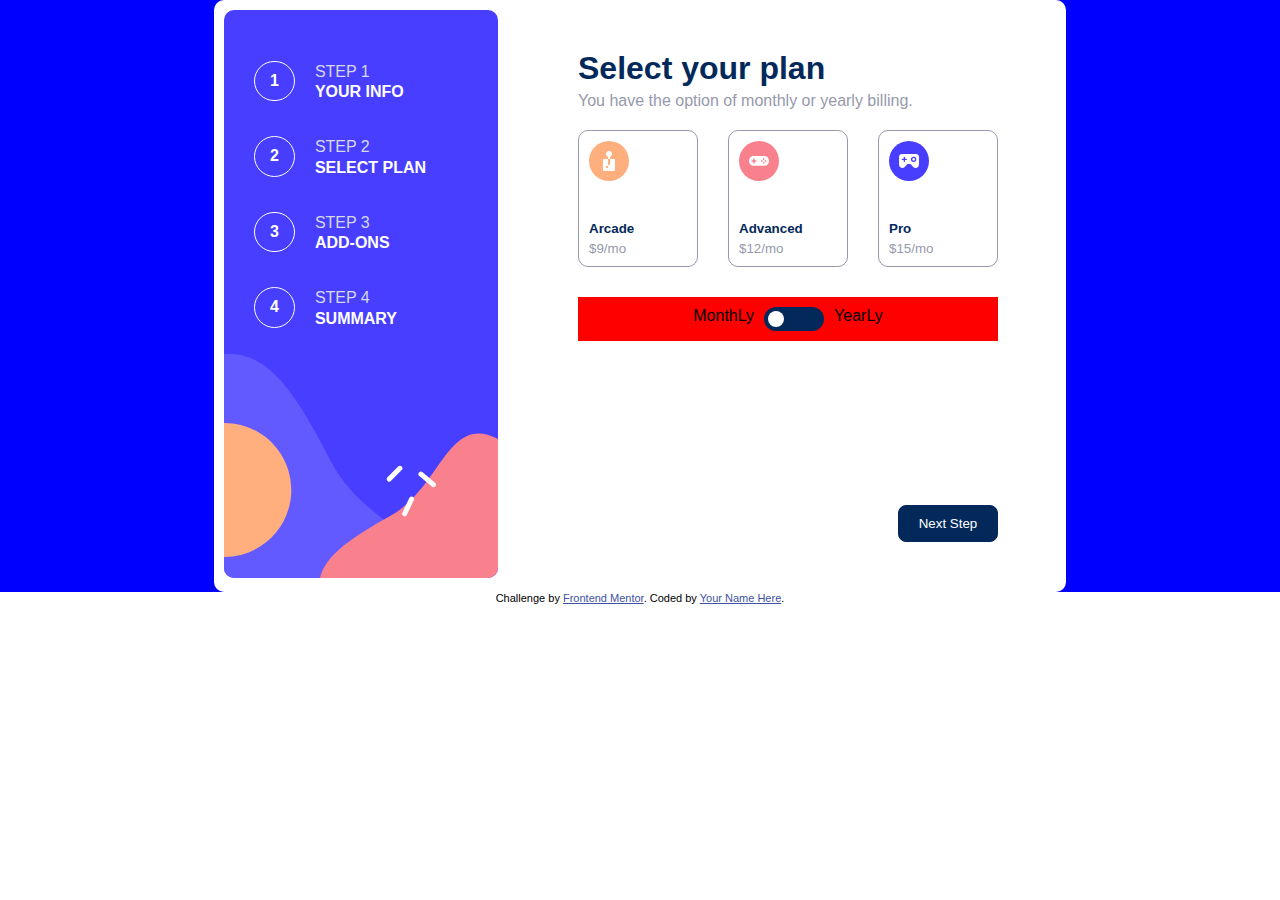
==== multi-step-form-main/index.html @ 68b05458 "initial" ====
<!DOCTYPE html>
<html lang="en">
<head>
  <meta charset="UTF-8">
  <meta name="viewport" content="width=device-width, initial-scale=1.0"> <!-- displays site properly based on user's device -->

  <link rel="icon" type="image/png" sizes="32x32" href="./assets/images/favicon-32x32.png">
  <link rel="stylesheet" href="style.css">
  <title>Frontend Mentor | Multi-step form</title>

  <!-- Feel free to remove these styles or customise in your own stylesheet 👍 -->
  <style>
    .attribution { font-size: 11px; text-align: center; }
    .attribution a { color: hsl(228, 45%, 44%); }
  </style>
</head>
<body>

  <!-- Sidebar start -->
  <div class="container">
    <div class="cartao">
      <div class="sidebar">
        <div class="imagem">
          <img src="assets/images/bg-sidebar-desktop.svg" alt="">
        </div>
        <div class="menu">
          <div class="item">
            <a href="#">1</a>
            <p><span>STEP 1</span><br>
            <b>YOUR INFO</b></p>
          </div>
          <div class="item">
            <a href="#">2</a>
            <p><span>STEP 2</span><br>
            <b>SELECT PLAN</b></p>
          </div>
          <div class="item">
            <a href="#">3</a>
            <p><span>STEP 3</span><br>
            <b>ADD-ONS</b></p>
          </div>
          <div class="item">
            <a href="#">4</a>
            <p><span>STEP 4</span><br>
            <b>SUMMARY</b></p>
          </div>
        </div>
      </div>
      <div class="main" style="display: none;">
        <div>
          <h1>Personagel info</h1>
          <p>Please provide your name, email address, and phone number.</p>
        </div>
        <form action="">
          <label for="">Name<span style="float: right" id="alerta"></span></label>
          <input type="text" name="nome" id="nome" placeholder="e.g. Stephen King">

          <label for="">Email Address<span style="float: right" id="alerta"></span></label>
          <input type="email" name="email" id="email" placeholder="e.g. stephenking@lorem.com">

          <label for="">Phone Number<span style="float: right" id="alerta"></span></label>
          <input type="tel" name="numero" id="numero" placeholder="e.g. +1 234 567 890" maxlength="10" pattern="[0-9]{3}-[0-9]{3}-[0-9]{4}">

          <input type="submit" value="Next Step" id="btn-next">
        </form>
      </div>

      <div class="main">
        <div>
          <h1>Select your plan</h1>
          <p>You have the option of monthly or yearly billing.</p>
        </div>
        <form action="">
          <div class="lista-planos">
            <button class="plano" type="button">
              <div class="icone">
                <img src="assets/images/icon-arcade.svg" alt="arcade">
              </div>
              <div class="preco">
                <span id="sub"><b>Arcade</b></span>
                <span>$9/mo</span>
                <span id="yearly">2 months free</span>
              </div>
            </button>
  
            <button class="plano" type="button">
              <div class="icone">
                <img src="assets/images/icon-advanced.svg" alt="advanced">
              </div>
              <div class="preco">
                <span id="sub"><b>Advanced</b></span>
                <span>$12/mo</span>
                <span id="yearly">2 months free</span>
              </div>
            </button>

            <button class="plano" type="button">
              <div class="icone">
                <img src="assets/images/icon-pro.svg" alt="pro">
              </div>
              <div class="preco">
                <span id="sub"><b>Pro</b></span>
                <span>$15/mo</span>
                <span id="yearly">2 months free</span>
              </div>
            </button>
          </div>

          <div class="area-checkbox">
            <span class="monthly">MonthLy</span>
            <label class="switch">
              <input type="checkbox" id="checkbox">
              <span class="slider round"></span>
            </label>
            <span class="year">YearLy</span>
          </div>
          <input type="submit" value="Next Step" id="btn-next">
        </form>
      </div>
    </div>
  </div>




<!-- 
  Go Back
  Next Step -->

  <!-- Step 2 end -->

  <!-- Step 3 start -->

  <!-- Pick add-ons
  Add-ons help enhance your gaming experience.

  Online service
  Access to multiplayer games
  +$1/mo

  Larger storage
  Extra 1TB of cloud save
  +$2/mo

  Customizable Profile
  Custom theme on your profile
  +$2/mo

  Go Back
  Next Step -->

  <!-- Step 3 end -->

  <!-- Step 4 start -->

  <!-- Finishing up
  Double-check everything looks OK before confirming. -->

  <!-- Dynamically add subscription and add-on selections here -->

  <!-- Total (per month/year)

  Go Back
  Confirm -->

  <!-- Step 4 end -->

  <!-- Step 5 start -->

  <!-- Thank you!

  Thanks for confirming your subscription! We hope you have fun 
  using our platform. If you ever need support, please feel free 
  to email us at support@loremgaming.com. -->

  <!-- Step 5 end -->
  
  <div class="attribution">
    Challenge by <a href="https://www.frontendmentor.io?ref=challenge" target="_blank">Frontend Mentor</a>. 
    Coded by <a href="#">Your Name Here</a>.
  </div>

  <script>
    // Captura os elementos de input e spans de aviso
    const inputs = document.querySelectorAll('input[type="text"], input[type="email"], input[type="tel"]');
    const alertas = document.querySelectorAll('#alerta');
    const email = document.getElementById('email');
    const numero = document.getElementById('numero');
    const checkbox = document.getElementById('checkbox');

    // Adiciona um evento de verificação quando algum input perder o foco
    inputs.forEach((input, index) => {
      input.addEventListener('input', () => {
        if (input.value.trim() === '') {
          alertas[index].style.display = 'inline'; // Mostra o span de aviso correspondente
          alertas[index].innerHTML = 'This field is required';
          input.style.borderColor = 'hsl(354, 84%, 57%)';
        } else {
          alertas[index].style.display = 'none';   // Esconde o span de aviso
        }
      })
    });

    // Verifica se o email é valido
    email.addEventListener('input', () => {
      var validRegex = /^(([^<>()[\]\\.,;:\s@\"]+(\.[^<>()[\]\\.,;:\s@\"]+)*)|(\".+\"))@((\[[0-9]{1,3}\.[0-9]{1,3}\.[0-9]{1,3}\.[0-9]{1,3}\])|(([a-zA-Z\-0-9]+\.)+[a-zA-Z]{2,}))$/;
      if (!email.value.match(validRegex)) {
        alertas[1].style.display = 'inline';
        alertas[1].innerHTML = 'Invalid email address';
      } else {
        alertas[1].style.display = 'none';
      }
    });

    // Verifica se o número de telefone é valido
    numero.addEventListener('input', () => {
      var re = /^[\+]?[(]?[0-9]{3}[)]?[-\s\.]?[0-9]{3}[-\s\.]?[0-9]{4,6}$/im;
      if ((!numero.value.match(re)) || numero.value.length != 10) {
        alertas[2].style.display = 'inline';
        alertas[2].innerHTML = 'Invalid telephone number';
      } else {
        alertas[2].style.display = 'none';
      }
    });

    
    checkbox.addEventListener('change', () => {
      const yearlyElements = document.querySelectorAll('#yearly');

      yearlyElements.forEach(index => {
        if (checkbox.checked) {
          index.style.display = 'block';
        } else {
          index.style.display = 'none';
        }
      });
    });

  </script>
</body>
</html>
---- multi-step-form-main/style.css ----
* {
    padding: 0;
    margin: 0;
    font-family: 'Ubuntu', sans-serif;
}

.container {
    /* background-color: hsl(217, 100%, 97%); */
    background-color: blue;
}

.cartao {
    display: flex;
    background-color: #fff;
    width: 65vw;
    max-width: 1000px;
    margin: auto;
    padding: 10px;
    border-radius: 10px;
}

.sidebar {
    /* background-image: url(assets/images/bg-sidebar-desktop.svg); */
    position: relative;
} 

.menu {
    color: #fff;
    margin: auto;
    position: absolute;
    display: grid;
    gap: 35px;
    padding: 50px 30px;
    top: 1px;
    right: 0;
    left: 0;
}

.menu a {
    font-weight: 600;
    color: #fff;
    text-decoration: none;
    padding: 10px 15px;
    border-radius: 25px;
    background-color: transparent;
    border: 1px solid #fff;
}

.menu a:focus {
    background-color: hsl(206, 94%, 87%);
    color: hsl(213, 96%, 18%);
}

.item {
    display: flex;
    gap: 20px;
}

.item p span {
    color: hsl(229, 24%, 87%);
    font-weight: 300;
    line-height: 1.4;
}

.main {
    display: flex;
    flex-direction: column;
    gap: 20px;
    padding: 40px 80px;
}

.main div h1 {
    margin-bottom: 5px;
    color: hsl(213, 96%, 18%);
}

.main div p {
    color: hsl(231, 11%, 63%);
}

form {
    gap: 10px;
    display: flex;
    flex-direction: column;
    height: 100%;
    width: auto;
}

form label {
    color: hsl(213, 96%, 18%);
}

form label span {
    color: hsl(354, 84%, 57%);
    font-size: 12px;
    font-weight: 500;
}

form input {
    color: hsl(213, 96%, 18%);
    padding: 10px 6px;
    border-radius: 8px;
    border: 1px solid hsl(229, 24%, 87%);
}

form input:focus {
    border: 1px solid hsl(243, 100%, 62%);
    outline: 0;
}

form input#btn-next {
    margin: auto 0 0 auto;
    float: right;
    width: 100px;
    border: 1px solid hsl(213, 96%, 18%);
    border-radius: 8px;
    color: #fff;
    padding: 10px 6px;
    background-color: hsl(213, 96%, 18%);
    cursor: pointer;
    transition: .5s;
}

form input#btn-next:hover {
    border-color: hsl(213, 99%, 32%);
    background-color: hsl(213, 99%, 32%);
}

/* step 2 */

form div {
    display: flex;
}

form .lista-planos {
    gap: 30px;
    width: 100%;
}

form div .plano {
    background-color: #fff;
    width: auto;
    height: auto;
    min-width: 120px;
    border: 1px solid hsl(231, 11%, 63%);
    border-radius: 10px;
    display: flex;
    flex-direction: column;
    gap: 40px;
    padding: 10px;
    cursor: pointer;
}

form div .plano:focus {
    border: 1px solid hsl(243, 100%, 62%);
    background-color: hsl(217, 100%, 97%);
}

form div .plano:hover {
    border: 1px solid hsl(243, 100%, 62%);
}

form div .plano .preco {
    color: hsl(231, 11%, 63%);
    text-align: start;
    gap: 5px;
    display: flex;
    flex-direction: column;
}

form div .plano .preco span {
    float: left;
}

form div .plano .preco span#sub {
    color: hsl(213, 96%, 18%);
}

form div .plano .preco span#yearly {
    color: hsl(213, 96%, 18%);
    display: none;
}

.area-checkbox {
    margin-top: 20px;
    background-color: red;
    justify-content: center;
    padding: 10px;
    gap: 10px;
}

.switch {
    position: relative;
    display: inline-block;
    width: 60px;
    height: 24px;
}

.switch input {
    opacity: 0;
    width: 0;
    height: 0;
}

.slider {
    position: absolute;
    cursor: pointer;
    top: 0;
    left: 0;
    right: 0;
    bottom: 0;
    background-color: hsl(213, 96%, 18%);
    -webkit-transition: .4s;
    transition: .4s;
}

.slider:before {
    position: absolute;
    content: "";
    height: 16px;
    width: 16px;
    left: 4px;
    bottom: 4px;
    background-color: white;
    -webkit-transition: .4s;
    transition: .4s;
}

input:checked + .slider:before {
    -webkit-transform: translateX(36px);
    -ms-transform: translateX(36px);
    transform: translateX(36px);
}

.slider.round {
    border-radius: 34px;
}

.slider.round:before {
    border-radius: 50%;
}
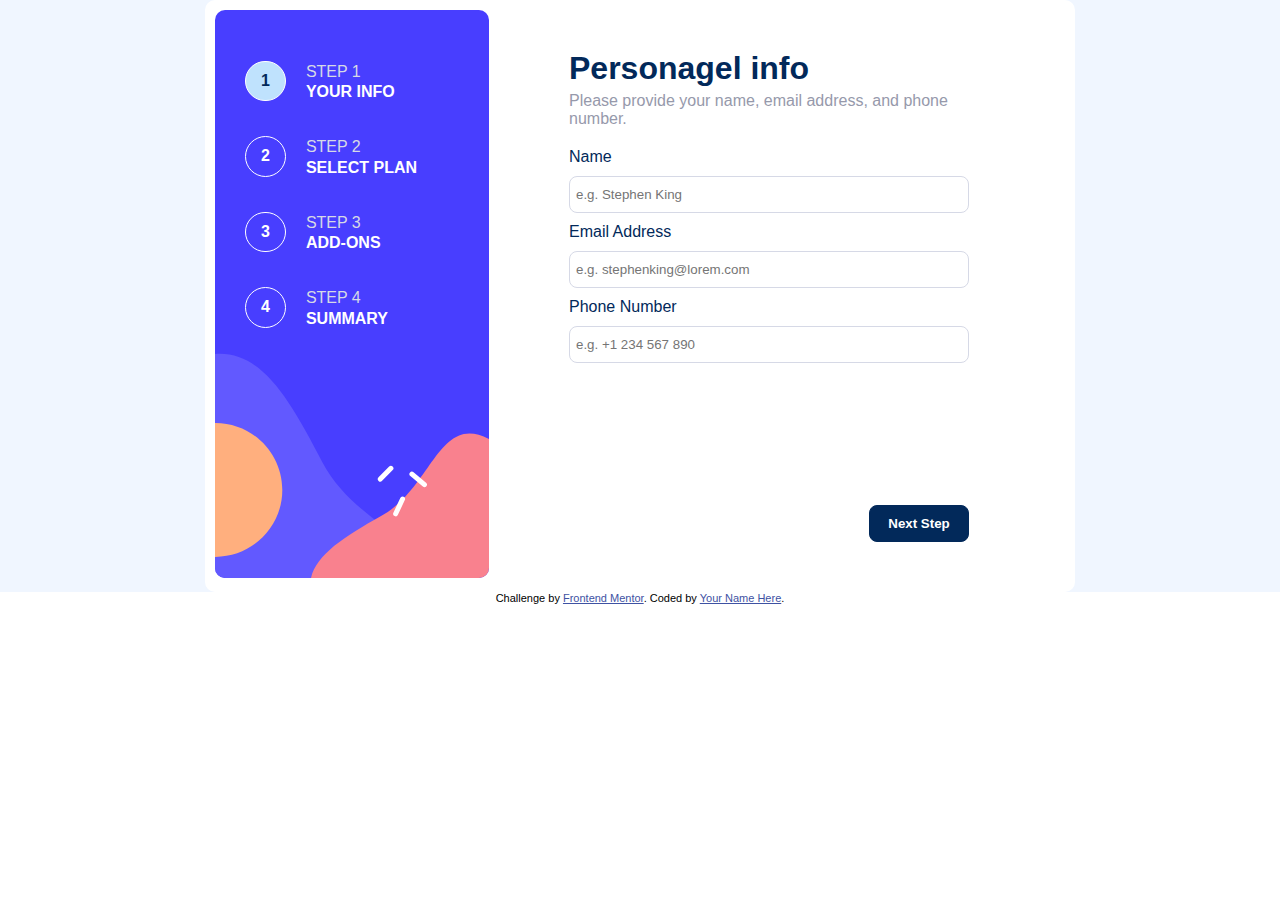
==== commit 0ae4faef: "step 2 finish" ====
--- a/multi-step-form-main/index.html
+++ b/multi-step-form-main/index.html
@@ -25,33 +25,33 @@
         </div>
         <div class="menu">
           <div class="item">
-            <a href="#">1</a>
+            <a href="#" class="indice focused">1</a>
             <p><span>STEP 1</span><br>
             <b>YOUR INFO</b></p>
           </div>
           <div class="item">
-            <a href="#">2</a>
+            <a href="#" class="indice">2</a>
             <p><span>STEP 2</span><br>
             <b>SELECT PLAN</b></p>
           </div>
           <div class="item">
-            <a href="#">3</a>
+            <a href="#" class="indice">3</a>
             <p><span>STEP 3</span><br>
             <b>ADD-ONS</b></p>
           </div>
           <div class="item">
-            <a href="#">4</a>
+            <a href="#" class="indice">4</a>
             <p><span>STEP 4</span><br>
             <b>SUMMARY</b></p>
           </div>
         </div>
       </div>
-      <div class="main" style="display: none;">
+      <div class="main">
         <div>
           <h1>Personagel info</h1>
           <p>Please provide your name, email address, and phone number.</p>
         </div>
-        <form action="">
+        <div class="form">
           <label for="">Name<span style="float: right" id="alerta"></span></label>
           <input type="text" name="nome" id="nome" placeholder="e.g. Stephen King">
 
@@ -59,20 +59,24 @@
           <input type="email" name="email" id="email" placeholder="e.g. stephenking@lorem.com">
 
           <label for="">Phone Number<span style="float: right" id="alerta"></span></label>
-          <input type="tel" name="numero" id="numero" placeholder="e.g. +1 234 567 890" maxlength="10" pattern="[0-9]{3}-[0-9]{3}-[0-9]{4}">
-
-          <input type="submit" value="Next Step" id="btn-next">
-        </form>
+          <input type="tel" name="numero" id="numero" placeholder="e.g. +1 234 567 890" pattern="[0-9]{3}-[0-9]{3}-[0-9]{4}" maxlength="10">
+
+          <div class="botoes">
+            <input type="button" value="Go Back" id="btn-back" onclick="nextPrev(-1)">
+            <!-- <input type="submit" value="Next Step" id="btn-next" onclick="nextPrev(1)"> -->
+            <input type="submit" value="Next Step" id="btn-next" class="enviar">
+          </div>
+        </div>
       </div>
 
-      <div class="main">
+      <div class="main" style="display: none;">
         <div>
           <h1>Select your plan</h1>
           <p>You have the option of monthly or yearly billing.</p>
         </div>
-        <form action="">
+        <div class="form">
           <div class="lista-planos">
-            <button class="plano" type="button">
+            <button class="plano selected" type="button" onclick="selectButton(1)">
               <div class="icone">
                 <img src="assets/images/icon-arcade.svg" alt="arcade">
               </div>
@@ -83,7 +87,7 @@
               </div>
             </button>
   
-            <button class="plano" type="button">
+            <button class="plano" type="button" onclick="selectButton(2)">
               <div class="icone">
                 <img src="assets/images/icon-advanced.svg" alt="advanced">
               </div>
@@ -94,7 +98,7 @@
               </div>
             </button>
 
-            <button class="plano" type="button">
+            <button class="plano" type="button" onclick="selectButton(3)">
               <div class="icone">
                 <img src="assets/images/icon-pro.svg" alt="pro">
               </div>
@@ -114,20 +118,15 @@
             </label>
             <span class="year">YearLy</span>
           </div>
-          <input type="submit" value="Next Step" id="btn-next">
-        </form>
+          <div class="botoes">
+            <input type="button" value="Go Back" id="btn-back" onclick="nextPrev(-1)">
+            <!-- <input type="submit" value="Next Step" id="btn-next" onclick="nextPrev(1)"> -->
+            <input type="button" value="Next Step" id="btn-next" onclick="nextPrev(1)">
+          </div>
+        </div>
       </div>
     </div>
   </div>
-
-
-
-
-<!-- 
-  Go Back
-  Next Step -->
-
-  <!-- Step 2 end -->
 
   <!-- Step 3 start -->
 
@@ -187,6 +186,8 @@
     const email = document.getElementById('email');
     const numero = document.getElementById('numero');
     const checkbox = document.getElementById('checkbox');
+    const enviar = document.getElementsByClassName('enviar');
+    // console.log(enviar[0]);
 
     // Adiciona um evento de verificação quando algum input perder o foco
     inputs.forEach((input, index) => {
@@ -195,8 +196,10 @@
           alertas[index].style.display = 'inline'; // Mostra o span de aviso correspondente
           alertas[index].innerHTML = 'This field is required';
           input.style.borderColor = 'hsl(354, 84%, 57%)';
+          return false
         } else {
           alertas[index].style.display = 'none';   // Esconde o span de aviso
+          input.style.borderColor = 'hsl(243, 100%, 62%)';
         }
       })
     });
@@ -207,6 +210,7 @@
       if (!email.value.match(validRegex)) {
         alertas[1].style.display = 'inline';
         alertas[1].innerHTML = 'Invalid email address';
+        return false
       } else {
         alertas[1].style.display = 'none';
       }
@@ -218,24 +222,112 @@
       if ((!numero.value.match(re)) || numero.value.length != 10) {
         alertas[2].style.display = 'inline';
         alertas[2].innerHTML = 'Invalid telephone number';
+        return false
       } else {
         alertas[2].style.display = 'none';
       }
     });
 
-    
+    // Valida o formulário
+    enviar[0].addEventListener('click', () => {
+      inputs.forEach((input, index) => {
+        if (input.value.trim() === '') {
+          alertas[index].style.display = 'inline'; // Mostra o span de aviso correspondente
+          alertas[index].innerHTML = 'This field is required';
+          input.style.borderColor = 'hsl(354, 84%, 57%)';
+          return false
+        } else {
+          alertas[index].style.display = 'none';   // Esconde o span de aviso
+          input.style.borderColor = 'hsl(243, 100%, 62%)';
+        }
+      });
+
+      var validRegex = /^(([^<>()[\]\\.,;:\s@\"]+(\.[^<>()[\]\\.,;:\s@\"]+)*)|(\".+\"))@((\[[0-9]{1,3}\.[0-9]{1,3}\.[0-9]{1,3}\.[0-9]{1,3}\])|(([a-zA-Z\-0-9]+\.)+[a-zA-Z]{2,}))$/;
+      if (!email.value.match(validRegex)) {
+        alertas[1].style.display = 'inline';
+        alertas[1].innerHTML = 'Invalid email address';
+        return false
+      } else {
+        alertas[1].style.display = 'none';
+      };
+
+      var re = /^[\+]?[(]?[0-9]{3}[)]?[-\s\.]?[0-9]{3}[-\s\.]?[0-9]{4,6}$/im;
+      if ((!numero.value.match(re)) || numero.value.length != 10) {
+        alertas[2].style.display = 'inline';
+        alertas[2].innerHTML = 'Invalid telephone number';
+        return false
+      } else {
+        alertas[2].style.display = 'none';
+      };
+      
+      return nextPrev(1);
+
+    })
+
+    // Navega para a próxima tab ou para a anterior
+    current = 0
+
+    function nextPrev(n) {
+      var indices = document.querySelectorAll('.indice');
+      var tabs = document.querySelectorAll('.main');
+
+      tabs[current].style.display = 'none';
+      indices[current].classList.remove('focused');
+      current += n;
+      
+      tabs[current].style.display = 'flex';
+      indices[current].classList.add('focused');
+
+      if (current == 0) {
+        document.getElementById('btn-back').style.display = 'none';
+        indices[current].classList.add('focused');
+      }
+    }
+
+    // Exibe o texto ao clicar no checkbox e vice-versa
+
     checkbox.addEventListener('change', () => {
       const yearlyElements = document.querySelectorAll('#yearly');
+      let mSpam = document.getElementsByClassName('monthly');
+      let ySpam = document.getElementsByClassName('year');
 
       yearlyElements.forEach(index => {
         if (checkbox.checked) {
+          ySpam[0].style.color = "hsl(213, 96%, 18%)"; //azul
+          mSpam[0].style.color = "hsl(231, 11%, 63%)"; //cinza
           index.style.display = 'block';
         } else {
+          ySpam[0].style.color = "hsl(231, 11%, 63%)";
+          mSpam[0].style.color = "hsl(213, 96%, 18%)";
           index.style.display = 'none';
         }
       });
     });
 
+    // Oculta o botão de voltar
+    document.addEventListener('DOMContentLoaded', () => {
+      if (current == 0) {
+        document.getElementById('btn-back').style.display = 'none'
+      }
+    });
+
+    // Seleciona o botão e 'desseleciona' os outros
+    let selectedButton = null;
+
+    function selectButton(buttonIndex) {
+      const buttons = document.querySelectorAll('.plano');
+      
+      buttons.forEach((button, index) => {
+        if (index + 1 === buttonIndex) {
+          button.classList.add('selected');
+          selectedButton = button;
+        } else {
+          button.classList.remove('selected');
+        }
+      });
+    }
+
+
   </script>
 </body>
 </html>
--- a/multi-step-form-main/style.css
+++ b/multi-step-form-main/style.css
@@ -5,15 +5,14 @@
 }
 
 .container {
-    /* background-color: hsl(217, 100%, 97%); */
-    background-color: blue;
+    background-color: hsl(217, 100%, 97%);
 }
 
 .cartao {
     display: flex;
     background-color: #fff;
-    width: 65vw;
-    max-width: 1000px;
+    width: 70vw;
+    max-width: 850px;
     margin: auto;
     padding: 10px;
     border-radius: 10px;
@@ -44,11 +43,13 @@
     border-radius: 25px;
     background-color: transparent;
     border: 1px solid #fff;
-}
-
-.menu a:focus {
-    background-color: hsl(206, 94%, 87%);
-    color: hsl(213, 96%, 18%);
+    cursor: context-menu;
+}
+
+/* .menu a:focus */
+.focused {
+    background-color: hsl(206, 94%, 87%) !important;
+    color: hsl(213, 96%, 18%) !important;
 }
 
 .item {
@@ -63,6 +64,8 @@
 }
 
 .main {
+    width: 100%;
+    max-width: 400px;
     display: flex;
     flex-direction: column;
     gap: 20px;
@@ -78,7 +81,7 @@
     color: hsl(231, 11%, 63%);
 }
 
-form {
+.form {
     gap: 10px;
     display: flex;
     flex-direction: column;
@@ -86,29 +89,49 @@
     width: auto;
 }
 
-form label {
-    color: hsl(213, 96%, 18%);
-}
-
-form label span {
+.form label {
+    color: hsl(213, 96%, 18%);
+}
+
+.form label span {
     color: hsl(354, 84%, 57%);
     font-size: 12px;
     font-weight: 500;
 }
 
-form input {
+.form input {
     color: hsl(213, 96%, 18%);
     padding: 10px 6px;
     border-radius: 8px;
     border: 1px solid hsl(229, 24%, 87%);
 }
 
-form input:focus {
+.form input:focus {
     border: 1px solid hsl(243, 100%, 62%);
     outline: 0;
 }
 
-form input#btn-next {
+.form div.botoes {
+    width: 100%;
+    justify-content: space-around;
+    margin: auto 0 0 auto;
+}
+
+.form input#btn-back {
+    background-color: transparent;
+    border: none;
+    outline: none;
+    cursor: pointer;
+    font-weight: 700;
+    color: hsl(231, 11%, 63%);
+    transition: .5s;
+}
+
+.form input#btn-back:hover {
+    color: hsl(213, 96%, 18%);
+}
+
+.form input#btn-next {
     margin: auto 0 0 auto;
     float: right;
     width: 100px;
@@ -119,29 +142,29 @@
     background-color: hsl(213, 96%, 18%);
     cursor: pointer;
     transition: .5s;
-}
-
-form input#btn-next:hover {
+    font-weight: 700;
+}
+
+.form input#btn-next:hover {
     border-color: hsl(213, 99%, 32%);
     background-color: hsl(213, 99%, 32%);
 }
 
 /* step 2 */
 
-form div {
-    display: flex;
-}
-
-form .lista-planos {
-    gap: 30px;
-    width: 100%;
-}
-
-form div .plano {
+.form div {
+    display: flex;
+}
+
+.form .lista-planos {
+    justify-content: space-between;
+    width: auto;
+}
+
+.form div .plano {
     background-color: #fff;
+    min-width: 120px;
     width: auto;
-    height: auto;
-    min-width: 120px;
     border: 1px solid hsl(231, 11%, 63%);
     border-radius: 10px;
     display: flex;
@@ -151,16 +174,16 @@
     cursor: pointer;
 }
 
-form div .plano:focus {
+.selected {
+    border: 1px solid hsl(243, 100%, 62%) !important;
+    background-color: hsl(217, 100%, 97%) !important;
+}
+
+.form div .plano:hover {
     border: 1px solid hsl(243, 100%, 62%);
-    background-color: hsl(217, 100%, 97%);
-}
-
-form div .plano:hover {
-    border: 1px solid hsl(243, 100%, 62%);
-}
-
-form div .plano .preco {
+}
+
+.form div .plano .preco {
     color: hsl(231, 11%, 63%);
     text-align: start;
     gap: 5px;
@@ -168,25 +191,25 @@
     flex-direction: column;
 }
 
-form div .plano .preco span {
+.form div .plano .preco span {
     float: left;
 }
 
-form div .plano .preco span#sub {
-    color: hsl(213, 96%, 18%);
-}
-
-form div .plano .preco span#yearly {
+.form div .plano .preco span#sub {
+    color: hsl(213, 96%, 18%);
+}
+
+.form div .plano .preco span#yearly {
     color: hsl(213, 96%, 18%);
     display: none;
 }
 
 .area-checkbox {
     margin-top: 20px;
-    background-color: red;
+    background-color: hsl(217, 100%, 97%);
     justify-content: center;
     padding: 10px;
-    gap: 10px;
+    gap: 20px;
 }
 
 .switch {
@@ -238,4 +261,18 @@
 
 .slider.round:before {
     border-radius: 50%;
+}
+
+span.year {
+    color: hsl(231, 11%, 63%);
+    font-size: 14px;
+    margin: auto 0;
+    font-weight: 700;
+}
+
+span.monthly {
+    color: hsl(213, 96%, 18%);
+    font-size: 14px;
+    margin: auto 0;
+    font-weight: 700;
 }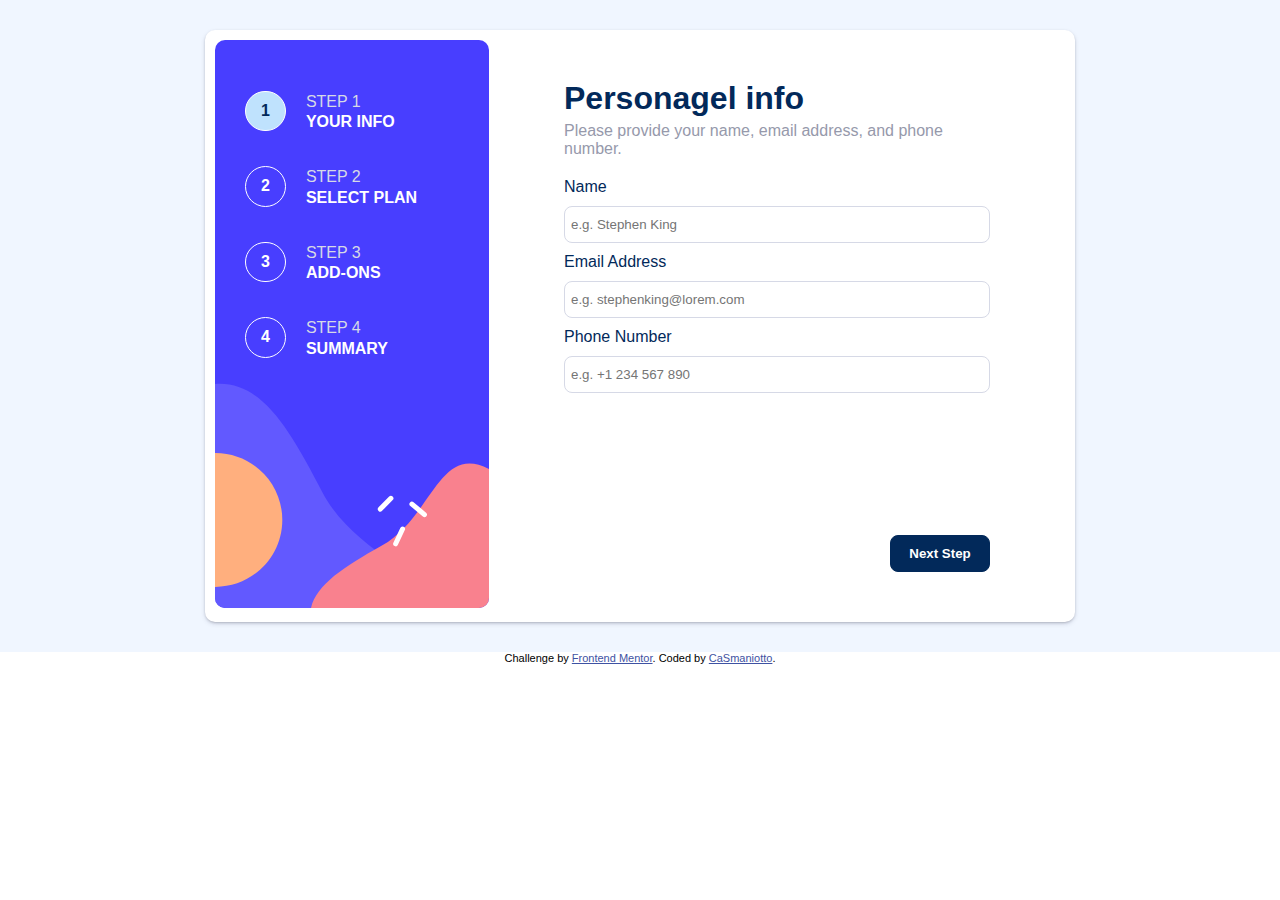
==== commit 3456669b: "add responsive css" ====
--- a/multi-step-form-main/index.html
+++ b/multi-step-form-main/index.html
@@ -1,8 +1,10 @@
 <!DOCTYPE html>
 <html lang="en">
+
 <head>
   <meta charset="UTF-8">
-  <meta name="viewport" content="width=device-width, initial-scale=1.0"> <!-- displays site properly based on user's device -->
+  <meta name="viewport" content="width=device-width, initial-scale=1.0">
+  <!-- displays site properly based on user's device -->
 
   <link rel="icon" type="image/png" sizes="32x32" href="./assets/images/favicon-32x32.png">
   <link rel="stylesheet" href="style.css">
@@ -10,13 +12,18 @@
 
   <!-- Feel free to remove these styles or customise in your own stylesheet 👍 -->
   <style>
-    .attribution { font-size: 11px; text-align: center; }
-    .attribution a { color: hsl(228, 45%, 44%); }
+    .attribution {
+      font-size: 11px;
+      text-align: center;
+    }
+
+    .attribution a {
+      color: hsl(228, 45%, 44%);
+    }
   </style>
 </head>
+
 <body>
-
-  <!-- Sidebar start -->
   <div class="container">
     <div class="cartao">
       <div class="sidebar">
@@ -27,22 +34,26 @@
           <div class="item">
             <a href="#" class="indice focused">1</a>
             <p><span>STEP 1</span><br>
-            <b>YOUR INFO</b></p>
+              <b>YOUR INFO</b>
+            </p>
           </div>
           <div class="item">
             <a href="#" class="indice">2</a>
             <p><span>STEP 2</span><br>
-            <b>SELECT PLAN</b></p>
+              <b>SELECT PLAN</b>
+            </p>
           </div>
           <div class="item">
             <a href="#" class="indice">3</a>
             <p><span>STEP 3</span><br>
-            <b>ADD-ONS</b></p>
+              <b>ADD-ONS</b>
+            </p>
           </div>
           <div class="item">
             <a href="#" class="indice">4</a>
             <p><span>STEP 4</span><br>
-            <b>SUMMARY</b></p>
+              <b>SUMMARY</b>
+            </p>
           </div>
         </div>
       </div>
@@ -59,17 +70,17 @@
           <input type="email" name="email" id="email" placeholder="e.g. stephenking@lorem.com">
 
           <label for="">Phone Number<span style="float: right" id="alerta"></span></label>
-          <input type="tel" name="numero" id="numero" placeholder="e.g. +1 234 567 890" pattern="[0-9]{3}-[0-9]{3}-[0-9]{4}" maxlength="10">
-
-          <div class="botoes">
-            <input type="button" value="Go Back" id="btn-back" onclick="nextPrev(-1)">
-            <!-- <input type="submit" value="Next Step" id="btn-next" onclick="nextPrev(1)"> -->
+          <input type="tel" name="numero" id="numero" placeholder="e.g. +1 234 567 890"
+            pattern="[0-9]{3}-[0-9]{3}-[0-9]{4}" maxlength="10">
+
+          <div class="botoes">
+            <input type="button" value="Go Back" id="btn-back" onclick="nextPrev(-1)">
             <input type="submit" value="Next Step" id="btn-next" class="enviar">
           </div>
         </div>
       </div>
 
-      <div class="main" style="display: none;">
+      <div class="main">
         <div>
           <h1>Select your plan</h1>
           <p>You have the option of monthly or yearly billing.</p>
@@ -81,19 +92,19 @@
                 <img src="assets/images/icon-arcade.svg" alt="arcade">
               </div>
               <div class="preco">
-                <span id="sub"><b>Arcade</b></span>
-                <span>$9/mo</span>
+                <span id="sub" value="Arcade"><b>Arcade</b></span>
+                <span id="valor" value="9">$9/mo</span>
                 <span id="yearly">2 months free</span>
               </div>
             </button>
-  
+
             <button class="plano" type="button" onclick="selectButton(2)">
               <div class="icone">
                 <img src="assets/images/icon-advanced.svg" alt="advanced">
               </div>
               <div class="preco">
-                <span id="sub"><b>Advanced</b></span>
-                <span>$12/mo</span>
+                <span id="sub" value="Advanced"><b>Advanced</b></span>
+                <span id="valor" value="12">$12/mo</span>
                 <span id="yearly">2 months free</span>
               </div>
             </button>
@@ -103,8 +114,8 @@
                 <img src="assets/images/icon-pro.svg" alt="pro">
               </div>
               <div class="preco">
-                <span id="sub"><b>Pro</b></span>
-                <span>$15/mo</span>
+                <span id="sub" value="Pro"><b>Pro</b></span>
+                <span id="valor" value="15">$15/mo</span>
                 <span id="yearly">2 months free</span>
               </div>
             </button>
@@ -120,214 +131,96 @@
           </div>
           <div class="botoes">
             <input type="button" value="Go Back" id="btn-back" onclick="nextPrev(-1)">
-            <!-- <input type="submit" value="Next Step" id="btn-next" onclick="nextPrev(1)"> -->
             <input type="button" value="Next Step" id="btn-next" onclick="nextPrev(1)">
+          </div>
+        </div>
+      </div>
+
+      <div class="main">
+        <div>
+          <h1>Pick add-ons</h1>
+          <p>Add-ons help enhance your gaming experience.</p>
+        </div>
+        <div class="form">
+          <div class="complementos" id="complementos" value="Online Service">
+            <div class="check">
+              <input type="checkbox" name="checkmark" id="checkmark" class="checkmark" value="1">
+              <p><span>Online Service</span><br>
+                Access to multiplayer games</p>
+            </div>
+            <p id="price">+$1/mo</p>
+          </div>
+          <div class="complementos" value="Larger storage">
+            <div class="check">
+              <input type="checkbox" name="checkmark" id="checkmark" class="checkmark" value="2">
+              <p><span>Larger storage</span><br>
+                Extra 1TB of cloud save</p>
+            </div>
+            <p id="price">+$2/mo</p>
+          </div>
+          <div class="complementos" value="Customizable Profile">
+            <div class="check">
+              <input type="checkbox" name="checkmark" id="checkmark" class="checkmark" value="2">
+              <p><span>Customizable Profile</span><br>
+                Custom theme on your profile</p>
+            </div>
+            <p id="price">+$2/mo</p>
+          </div>
+          <div class="botoes">
+            <input type="button" value="Go Back" id="btn-back" onclick="nextPrev(-1)">
+            <input type="button" value="Next Step" id="btn-next" onclick="nextPrev(1); calcularTotal()">
+          </div>
+        </div>
+      </div>
+
+      <div class="main">
+        <div>
+          <h1>Finishing up</h1>
+          <p>Double-check everything looks OK before confirming.</p>
+        </div>
+        <div class="form">
+          <div class="contas">
+            <div class="contas-plano">
+              <p><span id="plano">Arcade</span><span id="toggle"> (MonthLy)</span><br>
+                <a href="#" onclick="nextPrev(-1)">Change</a>
+              </p>
+              <span id="preco-plano">$9/mo</span>
+            </div>
+            <div class="contas-servicos">
+              <p id="spansContainer"></p>
+              <p id="valoresContainer"></p>
+            </div>
+            <div class="contas-total">
+              <p id="total">Total (per month)</p>
+              <span id="span-total"></span>
+            </div>
+          </div>
+          <div class="botoes">
+            <input type="button" value="Go Back" id="btn-back" onclick="nextPrev(-1)">
+            <input type="button" value="Confirm" id="btn-confirm" onclick="nextPrev(1)">
+          </div>
+        </div>
+      </div>
+
+      <div class="main">
+        <div class="thank-you">
+          <img src="assets/images/icon-thank-you.svg" alt="thank-you">
+          <div>
+            <h1>Thank you!</h1>
+            <p>Thanks for confirming your subscription! We hope you have fun 
+              using our platform. If you ever need support, please feel free 
+              to email us at support@loremgaming.com.</p>
           </div>
         </div>
       </div>
     </div>
   </div>
 
-  <!-- Step 3 start -->
-
-  <!-- Pick add-ons
-  Add-ons help enhance your gaming experience.
-
-  Online service
-  Access to multiplayer games
-  +$1/mo
-
-  Larger storage
-  Extra 1TB of cloud save
-  +$2/mo
-
-  Customizable Profile
-  Custom theme on your profile
-  +$2/mo
-
-  Go Back
-  Next Step -->
-
-  <!-- Step 3 end -->
-
-  <!-- Step 4 start -->
-
-  <!-- Finishing up
-  Double-check everything looks OK before confirming. -->
-
-  <!-- Dynamically add subscription and add-on selections here -->
-
-  <!-- Total (per month/year)
-
-  Go Back
-  Confirm -->
-
-  <!-- Step 4 end -->
-
-  <!-- Step 5 start -->
-
-  <!-- Thank you!
-
-  Thanks for confirming your subscription! We hope you have fun 
-  using our platform. If you ever need support, please feel free 
-  to email us at support@loremgaming.com. -->
-
-  <!-- Step 5 end -->
-  
   <div class="attribution">
-    Challenge by <a href="https://www.frontendmentor.io?ref=challenge" target="_blank">Frontend Mentor</a>. 
-    Coded by <a href="#">Your Name Here</a>.
+    Challenge by <a href="https://www.frontendmentor.io?ref=challenge" target="_blank">Frontend Mentor</a>.
+    Coded by <a href="https://www.frontendmentor.io/profile/CaSmaniotto">CaSmaniotto</a>.
   </div>
-
-  <script>
-    // Captura os elementos de input e spans de aviso
-    const inputs = document.querySelectorAll('input[type="text"], input[type="email"], input[type="tel"]');
-    const alertas = document.querySelectorAll('#alerta');
-    const email = document.getElementById('email');
-    const numero = document.getElementById('numero');
-    const checkbox = document.getElementById('checkbox');
-    const enviar = document.getElementsByClassName('enviar');
-    // console.log(enviar[0]);
-
-    // Adiciona um evento de verificação quando algum input perder o foco
-    inputs.forEach((input, index) => {
-      input.addEventListener('input', () => {
-        if (input.value.trim() === '') {
-          alertas[index].style.display = 'inline'; // Mostra o span de aviso correspondente
-          alertas[index].innerHTML = 'This field is required';
-          input.style.borderColor = 'hsl(354, 84%, 57%)';
-          return false
-        } else {
-          alertas[index].style.display = 'none';   // Esconde o span de aviso
-          input.style.borderColor = 'hsl(243, 100%, 62%)';
-        }
-      })
-    });
-
-    // Verifica se o email é valido
-    email.addEventListener('input', () => {
-      var validRegex = /^(([^<>()[\]\\.,;:\s@\"]+(\.[^<>()[\]\\.,;:\s@\"]+)*)|(\".+\"))@((\[[0-9]{1,3}\.[0-9]{1,3}\.[0-9]{1,3}\.[0-9]{1,3}\])|(([a-zA-Z\-0-9]+\.)+[a-zA-Z]{2,}))$/;
-      if (!email.value.match(validRegex)) {
-        alertas[1].style.display = 'inline';
-        alertas[1].innerHTML = 'Invalid email address';
-        return false
-      } else {
-        alertas[1].style.display = 'none';
-      }
-    });
-
-    // Verifica se o número de telefone é valido
-    numero.addEventListener('input', () => {
-      var re = /^[\+]?[(]?[0-9]{3}[)]?[-\s\.]?[0-9]{3}[-\s\.]?[0-9]{4,6}$/im;
-      if ((!numero.value.match(re)) || numero.value.length != 10) {
-        alertas[2].style.display = 'inline';
-        alertas[2].innerHTML = 'Invalid telephone number';
-        return false
-      } else {
-        alertas[2].style.display = 'none';
-      }
-    });
-
-    // Valida o formulário
-    enviar[0].addEventListener('click', () => {
-      inputs.forEach((input, index) => {
-        if (input.value.trim() === '') {
-          alertas[index].style.display = 'inline'; // Mostra o span de aviso correspondente
-          alertas[index].innerHTML = 'This field is required';
-          input.style.borderColor = 'hsl(354, 84%, 57%)';
-          return false
-        } else {
-          alertas[index].style.display = 'none';   // Esconde o span de aviso
-          input.style.borderColor = 'hsl(243, 100%, 62%)';
-        }
-      });
-
-      var validRegex = /^(([^<>()[\]\\.,;:\s@\"]+(\.[^<>()[\]\\.,;:\s@\"]+)*)|(\".+\"))@((\[[0-9]{1,3}\.[0-9]{1,3}\.[0-9]{1,3}\.[0-9]{1,3}\])|(([a-zA-Z\-0-9]+\.)+[a-zA-Z]{2,}))$/;
-      if (!email.value.match(validRegex)) {
-        alertas[1].style.display = 'inline';
-        alertas[1].innerHTML = 'Invalid email address';
-        return false
-      } else {
-        alertas[1].style.display = 'none';
-      };
-
-      var re = /^[\+]?[(]?[0-9]{3}[)]?[-\s\.]?[0-9]{3}[-\s\.]?[0-9]{4,6}$/im;
-      if ((!numero.value.match(re)) || numero.value.length != 10) {
-        alertas[2].style.display = 'inline';
-        alertas[2].innerHTML = 'Invalid telephone number';
-        return false
-      } else {
-        alertas[2].style.display = 'none';
-      };
-      
-      return nextPrev(1);
-
-    })
-
-    // Navega para a próxima tab ou para a anterior
-    current = 0
-
-    function nextPrev(n) {
-      var indices = document.querySelectorAll('.indice');
-      var tabs = document.querySelectorAll('.main');
-
-      tabs[current].style.display = 'none';
-      indices[current].classList.remove('focused');
-      current += n;
-      
-      tabs[current].style.display = 'flex';
-      indices[current].classList.add('focused');
-
-      if (current == 0) {
-        document.getElementById('btn-back').style.display = 'none';
-        indices[current].classList.add('focused');
-      }
-    }
-
-    // Exibe o texto ao clicar no checkbox e vice-versa
-
-    checkbox.addEventListener('change', () => {
-      const yearlyElements = document.querySelectorAll('#yearly');
-      let mSpam = document.getElementsByClassName('monthly');
-      let ySpam = document.getElementsByClassName('year');
-
-      yearlyElements.forEach(index => {
-        if (checkbox.checked) {
-          ySpam[0].style.color = "hsl(213, 96%, 18%)"; //azul
-          mSpam[0].style.color = "hsl(231, 11%, 63%)"; //cinza
-          index.style.display = 'block';
-        } else {
-          ySpam[0].style.color = "hsl(231, 11%, 63%)";
-          mSpam[0].style.color = "hsl(213, 96%, 18%)";
-          index.style.display = 'none';
-        }
-      });
-    });
-
-    // Oculta o botão de voltar
-    document.addEventListener('DOMContentLoaded', () => {
-      if (current == 0) {
-        document.getElementById('btn-back').style.display = 'none'
-      }
-    });
-
-    // Seleciona o botão e 'desseleciona' os outros
-    let selectedButton = null;
-
-    function selectButton(buttonIndex) {
-      const buttons = document.querySelectorAll('.plano');
-      
-      buttons.forEach((button, index) => {
-        if (index + 1 === buttonIndex) {
-          button.classList.add('selected');
-          selectedButton = button;
-        } else {
-          button.classList.remove('selected');
-        }
-      });
-    }
-
-
-  </script>
+  <script src="script.js"></script>
 </body>
-</html>
+
+</html>--- a/multi-step-form-main/style.css
+++ b/multi-step-form-main/style.css
@@ -6,6 +6,8 @@
 
 .container {
     background-color: hsl(217, 100%, 97%);
+    padding-top: 30px;
+    padding-bottom: 30px;
 }
 
 .cartao {
@@ -16,6 +18,7 @@
     margin: auto;
     padding: 10px;
     border-radius: 10px;
+    box-shadow: rgba(50, 50, 93, 0.25) 0px 2px 5px -1px, rgba(0, 0, 0, 0.3) 0px 1px 3px -1px;
 }
 
 .sidebar {
@@ -65,11 +68,18 @@
 
 .main {
     width: 100%;
-    max-width: 400px;
-    display: flex;
+    max-width: 430px;
     flex-direction: column;
     gap: 20px;
-    padding: 40px 80px;
+    padding: 40px 75px;
+}
+
+    .main:nth-child(2) {
+    display: flex;
+}
+
+.main:nth-child(3), .main:nth-child(4), .main:nth-child(5), .main:nth-child(6) {
+    display: none;
 }
 
 .main div h1 {
@@ -131,7 +141,7 @@
     color: hsl(213, 96%, 18%);
 }
 
-.form input#btn-next {
+.form input#btn-next, input#btn-confirm {
     margin: auto 0 0 auto;
     float: right;
     width: 100px;
@@ -150,6 +160,16 @@
     background-color: hsl(213, 99%, 32%);
 }
 
+.form input#btn-confirm {
+    background-color: hsl(243, 100%, 62%);
+    border: 1px solid hsl(243, 100%, 62%);
+}
+
+.form input#btn-confirm:hover {
+    background-color: hsl(243, 100%, 73%);
+    border-color: hsl(243, 100%, 73%);
+}
+
 /* step 2 */
 
 .form div {
@@ -275,4 +295,258 @@
     font-size: 14px;
     margin: auto 0;
     font-weight: 700;
+}
+
+.form .complementos {
+    height: 50px;
+    padding: 20px;
+    margin-top: 10px;
+    display: flex;
+    border: 1px solid hsl(229, 24%, 87%);
+    border-radius: 10px;
+    justify-content: space-between;
+}
+
+.form .complementos:hover {
+    border: 1px solid hsl(243, 100%, 62%);
+    background-color: hsl(217, 100%, 97%);
+}
+
+.ticado {
+    border: 1px solid hsl(243, 100%, 62%) !important;
+    background-color: hsl(217, 100%, 97%) !important;
+}
+
+.form .complementos input {
+    width: 20px;
+    height: 20px;
+    margin: auto 0;
+    padding: 0;
+    border-radius: 50%;
+    accent-color: hsl(243, 100%, 62%);
+    border: 1px solid hsl(229, 24%, 87%);
+}
+
+.form .complementos p {
+    color: hsl(231, 11%, 63%);
+    margin: auto 0;
+    line-height: 22px;
+}
+
+.form .complementos p#price {
+    color: hsl(243, 100%, 62%);
+}
+
+.form .complementos span {
+    font-weight: 700;
+    color: hsl(213, 96%, 18%);
+}
+
+.form .complementos div.check {
+    gap: 25px;
+}
+
+.contas {
+    background-color: hsl(231, 100%, 99%);
+    display: flex;
+    flex-direction: column;
+}
+
+.contas div {
+    padding: 20px;
+    align-items: center;
+    justify-content: space-between;
+}
+
+.contas p, .contas span {
+    line-height: 25px;
+}
+
+.contas-plano {
+    border-bottom: 1px solid hsl(217, 100%, 97%);
+}
+
+.contas-plano p, .contas-plano span {
+    font-weight: bold;
+    color: hsl(213, 96%, 18%) !important;
+}
+
+.contas-plano a {
+    font-weight: 400;
+    color: hsl(231, 11%, 63%);
+    transition: .5s;
+}
+
+.contas-plano a:hover {
+    color: hsl(243, 100%, 62%);
+}
+
+.contas-total span {
+    font-weight: 700;
+    color: hsl(243, 100%, 62%);
+}
+
+#spansContainer {
+    color: hsl(231, 11%, 63%);
+    display: flex;
+    flex-direction: column;
+}
+
+#valoresContainer {
+    color: hsl(213, 96%, 18%) !important;
+    display: flex;
+    flex-direction: column;
+}
+
+div.main:nth-child(6) {
+    margin: auto 0;
+    text-align: center;
+}
+
+.thank-you {
+    display: grid;
+    gap: 20px;
+}
+
+.thank-you img {
+    margin: auto;
+}
+
+.thank-you div p {
+    margin-top: 10px;
+    line-height: 25px;
+}
+
+@media(max-width: 1100px) {
+    .cartao {
+        width: 90vw;
+    }
+}
+
+@media(max-width: 900px) {
+    .cartao {
+        width: 95vw;
+    }
+}
+
+/* mobile responsive */
+@media(max-width: 770px) {
+    .main {
+        padding: 30px 40px;
+        width: 60vw;
+        margin: auto !important;
+        height: auto;
+        position: absolute;
+        top: 25vh;
+        left: 0;
+        right: 0;
+        background-color: #fff;
+        border-radius: 10px;
+        box-shadow: rgba(50, 50, 93, 0.25) 0px 2px 5px -1px, rgba(0, 0, 0, 0.3) 0px 1px 3px -1px;
+    }
+
+    .container {
+        padding: 0;
+        width: 100vw;
+        height: 140vh;
+    }
+
+    .cartao {
+        flex-direction: column;
+        padding: 0;
+        width: 100vw;
+        box-shadow: none;
+    }
+
+    .menu {
+        display: flex !important;
+        flex-direction: row;
+        gap: auto !important;
+        padding: 20px !important;
+        width: 75vw !important;
+        margin: auto !important;
+        justify-content: center;
+    }
+
+    .imagem {
+        background-color: hsl(217, 100%, 97%);
+    }
+
+    .imagem img {
+        width: 100%;
+        content: url('assets/images/bg-sidebar-mobile.svg');
+    }
+
+    .item {
+        width: 20px !important;
+        height: 40px !important;
+    }
+
+    .item p {
+        display: none;
+    }
+
+    .botoes {
+        padding: 20px;
+        position: fixed;
+        width: auto !important;
+        margin: 0 !important;
+        right: 0;
+        left: 0;
+        bottom: 0;
+        background-color: #fff;
+        z-index: 999
+    }
+
+    .complementos {
+        font-size: 14px;
+        padding: 5px !important;
+        height: 65px !important;
+    }
+
+    .check {
+        gap: 10px !important;
+    }
+
+    .check input {
+        width: 18px !important;
+    }
+
+    .lista-planos {
+        gap: 15px;
+        flex-direction: column;
+    }
+
+    .plano {
+        flex-direction: row !important;
+        padding: 15px !important;
+        gap: 15px !important;
+    }
+
+    .contas-servicos, .contas-plano, .contas-total {
+        padding: 10px !important;
+    }
+
+}
+
+@media(max-width: 375px) {
+    .main {
+        top: 20vh;
+        padding: 20px;
+        width: 80vw;
+        height: auto;
+    }
+
+    .main h1 {
+        margin-bottom: 20px !important;
+        font-size: 20px;
+    }
+
+    .thank-you {
+        padding: 20px 0px;
+    }
+    
+    .thank-you img {
+        width: 50px;
+    }
 }